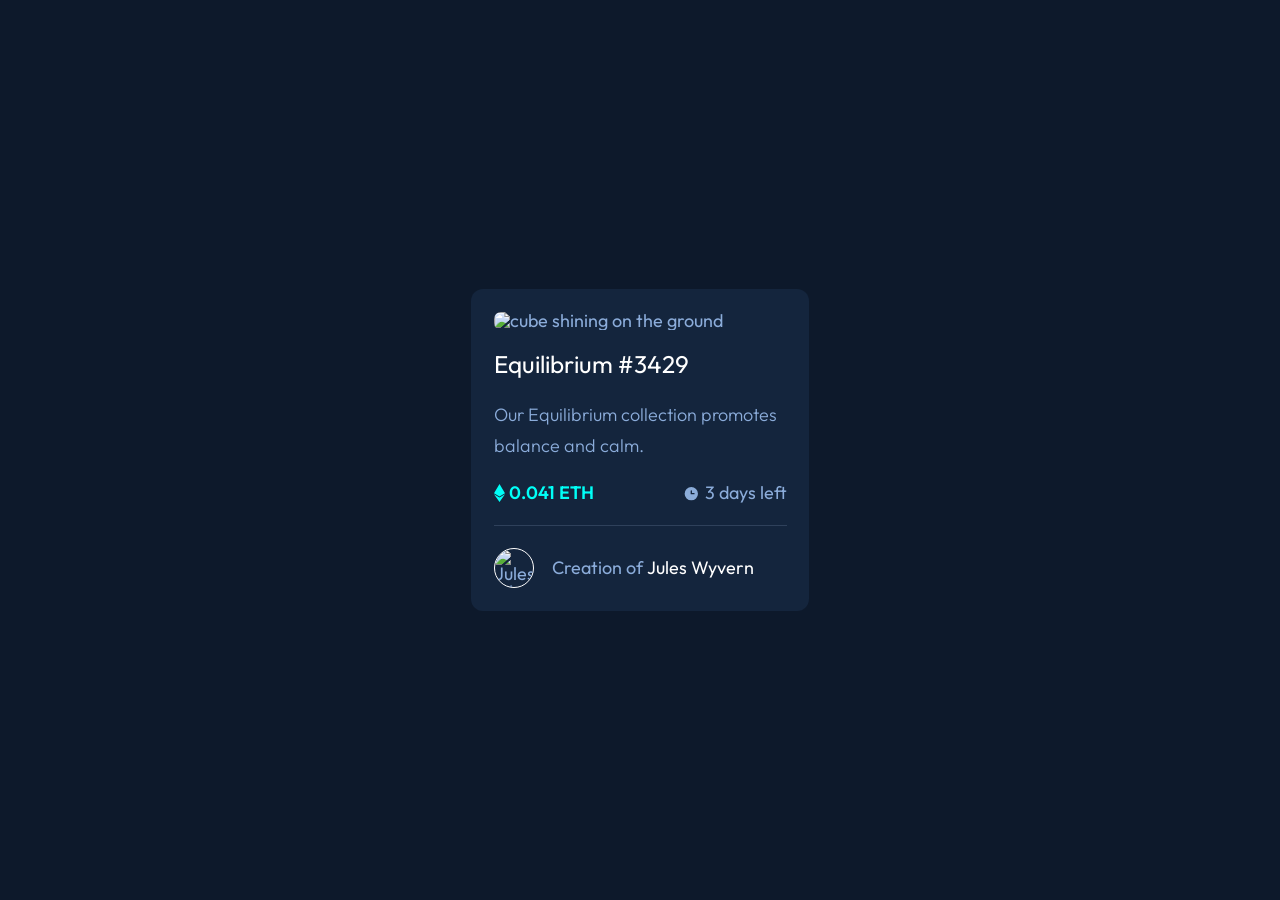
==== index.html @ 6d8adeec "Moved files out of src folder to deploy onto Pages" ====
<!DOCTYPE html>
<html lang="en">
  <head>
    <meta charset="UTF-8" />
    <meta name="viewport" content="width=device-width, initial-scale=1.0" />
    <link rel="preconnect" href="https://fonts.googleapis.com" />
    <link rel="preconnect" href="https://fonts.gstatic.com" crossorigin />
    <link
      href="https://fonts.googleapis.com/css2?family=Outfit:wght@300;400;600&display=swap"
      rel="stylesheet"
    />
    <link rel="stylesheet" href="style.css" />
    <title>NFT Card | FrontEnd Mentor</title>
  </head>
  <body>
    <main class="card">
      <div class="image-container">
        <img
          src="./assets/image-equilibrium.jpg"
          alt="cube shining on the ground"
          class="equilibrium-image"
        />
        <div class="view-container hidden">
          <svg width="48" height="48" xmlns="http://www.w3.org/2000/svg">
            <g fill="none" fill-rule="evenodd">
              <path d="M0 0h48v48H0z" />
              <path
                d="M24 9C14 9 5.46 15.22 2 24c3.46 8.78 12 15 22 15 10.01 0 18.54-6.22 22-15-3.46-8.78-11.99-15-22-15Zm0 25c-5.52 0-10-4.48-10-10s4.48-10 10-10 10 4.48 10 10-4.48 10-10 10Zm0-16c-3.31 0-6 2.69-6 6s2.69 6 6 6 6-2.69 6-6-2.69-6-6-6Z"
                fill="#FFF"
                fill-rule="nonzero"
              />
            </g>
          </svg>
        </div>
      </div>
      <h1 class="card-header">Equilibrium #3429</h1>
      <p class="card-text">
        Our Equilibrium collection promotes balance and calm.
      </p>
      <div>
        <span class="eth-text">
          <svg width="11" height="18" xmlns="http://www.w3.org/2000/svg">
            <path
              d="M11 10.216 5.5 18 0 10.216l5.5 3.263 5.5-3.262ZM5.5 0l5.496 9.169L5.5 12.43 0 9.17 5.5 0Z"
              fill="#00FFF8"
            />
          </svg>
          0.041 ETH</span
        ><span>
          <svg width="17" height="17" xmlns="http://www.w3.org/2000/svg">
            <path
              d="M8.305 2.007a6.667 6.667 0 1 0 0 13.334 6.667 6.667 0 0 0 0-13.334Zm2.667 7.334H8.305a.667.667 0 0 1-.667-.667V6.007a.667.667 0 0 1 1.334 0v2h2a.667.667 0 0 1 0 1.334Z"
              fill="#8BACD9"
            />
          </svg>
          3 days left</span
        >
      </div>
      <hr class="line" onmouseover="console.log('hello')" />
      <div id="profile-container">
        <img
          class="avatar"
          src="./assets/image-avatar.png"
          alt="Jules Wyvern's avatar"
        /><span
          >Creation of <strong class="user-text">Jules Wyvern</strong></span
        >
      </div>
    </main>
    <script src="./index.js"></script>
  </body>
</html>
---- style.css ----
/* Variables & CSS Reset */
:root {
  --main-background: hsl(217, 54%, 11%);
  --card-background: hsl(216, 50%, 16%);
  --line: hsl(215, 32%, 27%);
  --weight-thin: 300;
  --weight-norm: 400;
  --weight-heavy: 600;
  --text: hsl(215, 51%, 70%);
  --eth-text: hsl(178, 100%, 50%);
  --eth-text-transparent: hsla(178, 100%, 50%, 0.5);
  --main-card-text: hsl(0, 0%, 100%);
  font-size: 18px;
}

* {
  margin: 0;
  padding: 0;
  border: 0;
  box-sizing: border-box;
  font-size: 100%;
  font: inherit;
  vertical-align: baseline;
}

body {
  display: flex;
  justify-content: center;
  align-items: center;
  min-height: 100vh;
  line-height: 1;
  font-family: Outfit, serif;
  color: var(--text);
  background-color: var(--main-background);
}

ol,
ul {
  list-style: none;
}

blockquote,
q {
  quotes: none;
}

blockquote:before,
blockquote:after,
q:before,
q:after {
  content: "";
  content: none;
}

table {
  border-collapse: collapse;
  border-spacing: 0;
}

/* Card Container Styles */
.card {
  width: 338px;
  padding: 1.25rem;
  background-color: var(--card-background);
  border-radius: 12px;
  display: flex;
  flex-direction: column;
  gap: 1.25rem;
}

.image-container {
  position: relative;
}

.image-container:hover {
  cursor: pointer;
}

.view-container {
  position: absolute;
  top: 0;
  left: 0;
  width: 100%;
  height: 100%;
  display: flex;
  justify-content: center;
  align-items: center;
  background-color: var(--eth-text-transparent);
  border-radius: 7px;
}

.equilibrium-image {
  width: 100%;
  border-radius: 7px;
}

.card-header {
  font-size: 1.35rem;
  font-weight: var(--weight-norm);
  color: var(--main-card-text);
}

.card-header:hover {
  color: var(--eth-text);
  cursor: pointer;
}

.card-text {
  line-height: 1.75;
  font-weight: var(--weight-thin);
}

.card > div {
  display: flex;
  justify-content: space-between;
  align-items: center;
}

.card > div > span {
  display: flex;
  gap: 0.25rem;
  align-items: center;
}

.eth-text {
  font-weight: var(--weight-heavy);
  color: var(--eth-text);
}

.line {
  background-color: var(--line);
  height: 1px;
}

#profile-container {
  justify-content: flex-start;
  gap: 1rem;
}

.avatar {
  width: 40px;
  height: 40px;
  border: 1px solid #fff;
  border-radius: 50%;
}

.user-text {
  color: var(--main-card-text);
}

.user-text:hover {
  color: var(--eth-text);
  cursor: pointer;
}

/* Miscellaneous Classes For Interactivity */
.hidden {
  display: none;
}
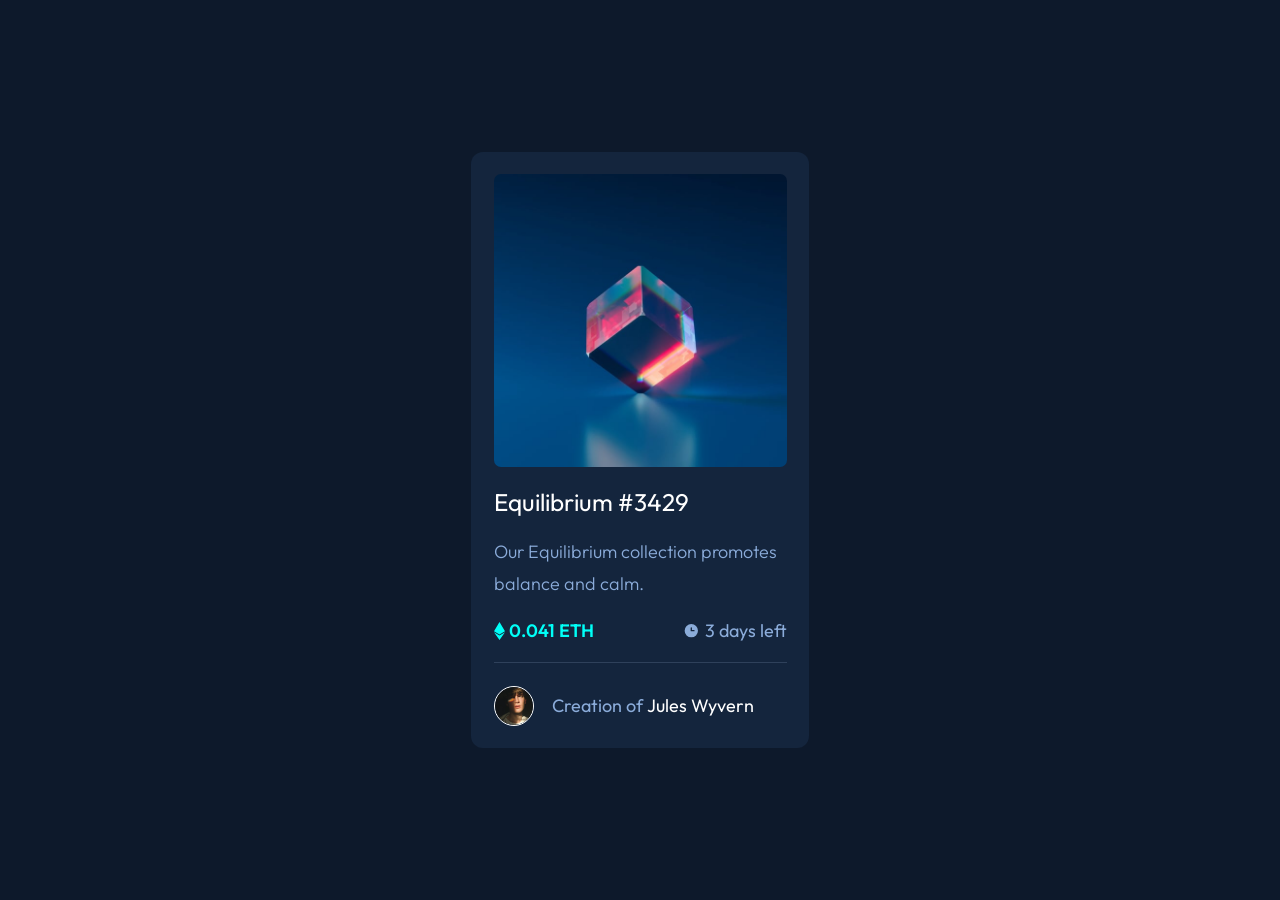
==== commit 5418db38: "Fixed source problems in images" ====
--- a/index.html
+++ b/index.html
@@ -16,7 +16,7 @@
     <main class="card">
       <div class="image-container">
         <img
-          src="./assets/image-equilibrium.jpg"
+          src="./src/assets/image-equilibrium.jpg"
           alt="cube shining on the ground"
           class="equilibrium-image"
         />
@@ -60,7 +60,7 @@
       <div id="profile-container">
         <img
           class="avatar"
-          src="./assets/image-avatar.png"
+          src="./src/assets/image-avatar.png"
           alt="Jules Wyvern's avatar"
         /><span
           >Creation of <strong class="user-text">Jules Wyvern</strong></span
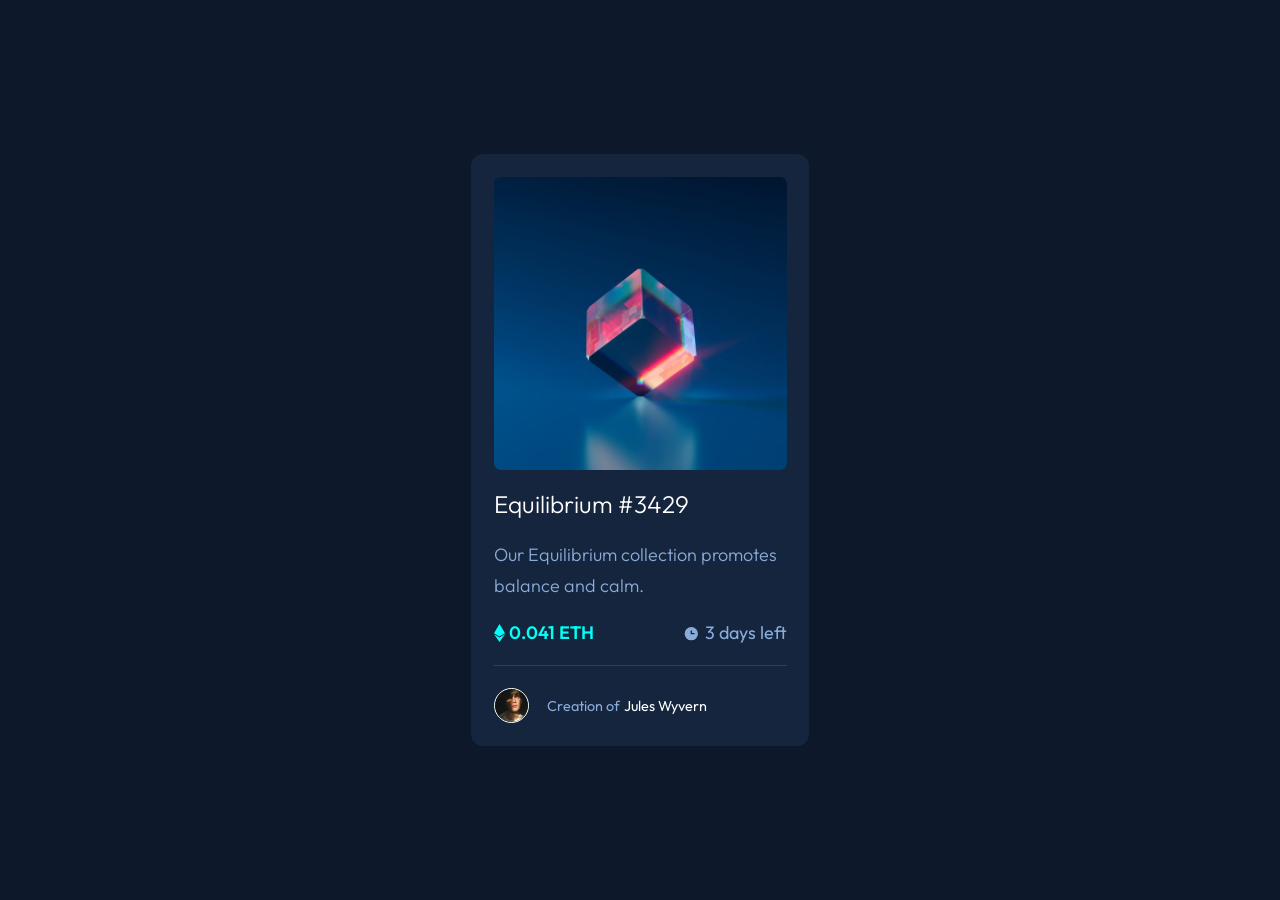
==== commit c0504328: "Tweaked some things to make sure the card is accurate with solution" ====
--- a/index.html
+++ b/index.html
@@ -10,13 +10,14 @@
       rel="stylesheet"
     />
     <link rel="stylesheet" href="style.css" />
+    <link rel="stylesheet" href="reset.css" />
     <title>NFT Card | FrontEnd Mentor</title>
   </head>
   <body>
     <main class="card">
       <div class="image-container">
         <img
-          src="./src/assets/image-equilibrium.jpg"
+          src="./assets/image-equilibrium.jpg"
           alt="cube shining on the ground"
           class="equilibrium-image"
         />
@@ -60,13 +61,13 @@
       <div id="profile-container">
         <img
           class="avatar"
-          src="./src/assets/image-avatar.png"
+          src="./assets/image-avatar.png"
           alt="Jules Wyvern's avatar"
         /><span
           >Creation of <strong class="user-text">Jules Wyvern</strong></span
         >
       </div>
     </main>
-    <script src="./index.js"></script>
+    <script src="./script.js"></script>
   </body>
 </html>
--- a/style.css
+++ b/style.css
@@ -1,62 +1,3 @@
-/* Variables & CSS Reset */
-:root {
-  --main-background: hsl(217, 54%, 11%);
-  --card-background: hsl(216, 50%, 16%);
-  --line: hsl(215, 32%, 27%);
-  --weight-thin: 300;
-  --weight-norm: 400;
-  --weight-heavy: 600;
-  --text: hsl(215, 51%, 70%);
-  --eth-text: hsl(178, 100%, 50%);
-  --eth-text-transparent: hsla(178, 100%, 50%, 0.5);
-  --main-card-text: hsl(0, 0%, 100%);
-  font-size: 18px;
-}
-
-* {
-  margin: 0;
-  padding: 0;
-  border: 0;
-  box-sizing: border-box;
-  font-size: 100%;
-  font: inherit;
-  vertical-align: baseline;
-}
-
-body {
-  display: flex;
-  justify-content: center;
-  align-items: center;
-  min-height: 100vh;
-  line-height: 1;
-  font-family: Outfit, serif;
-  color: var(--text);
-  background-color: var(--main-background);
-}
-
-ol,
-ul {
-  list-style: none;
-}
-
-blockquote,
-q {
-  quotes: none;
-}
-
-blockquote:before,
-blockquote:after,
-q:before,
-q:after {
-  content: "";
-  content: none;
-}
-
-table {
-  border-collapse: collapse;
-  border-spacing: 0;
-}
-
 /* Card Container Styles */
 .card {
   width: 338px;
@@ -96,7 +37,7 @@
 
 .card-header {
   font-size: 1.35rem;
-  font-weight: var(--weight-norm);
+  font-weight: var(--weight-thin);
   color: var(--main-card-text);
 }
 
@@ -135,11 +76,12 @@
 #profile-container {
   justify-content: flex-start;
   gap: 1rem;
+  font-size: 0.8rem;
 }
 
 .avatar {
-  width: 40px;
-  height: 40px;
+  width: 35px;
+  height: 35px;
   border: 1px solid #fff;
   border-radius: 50%;
 }
